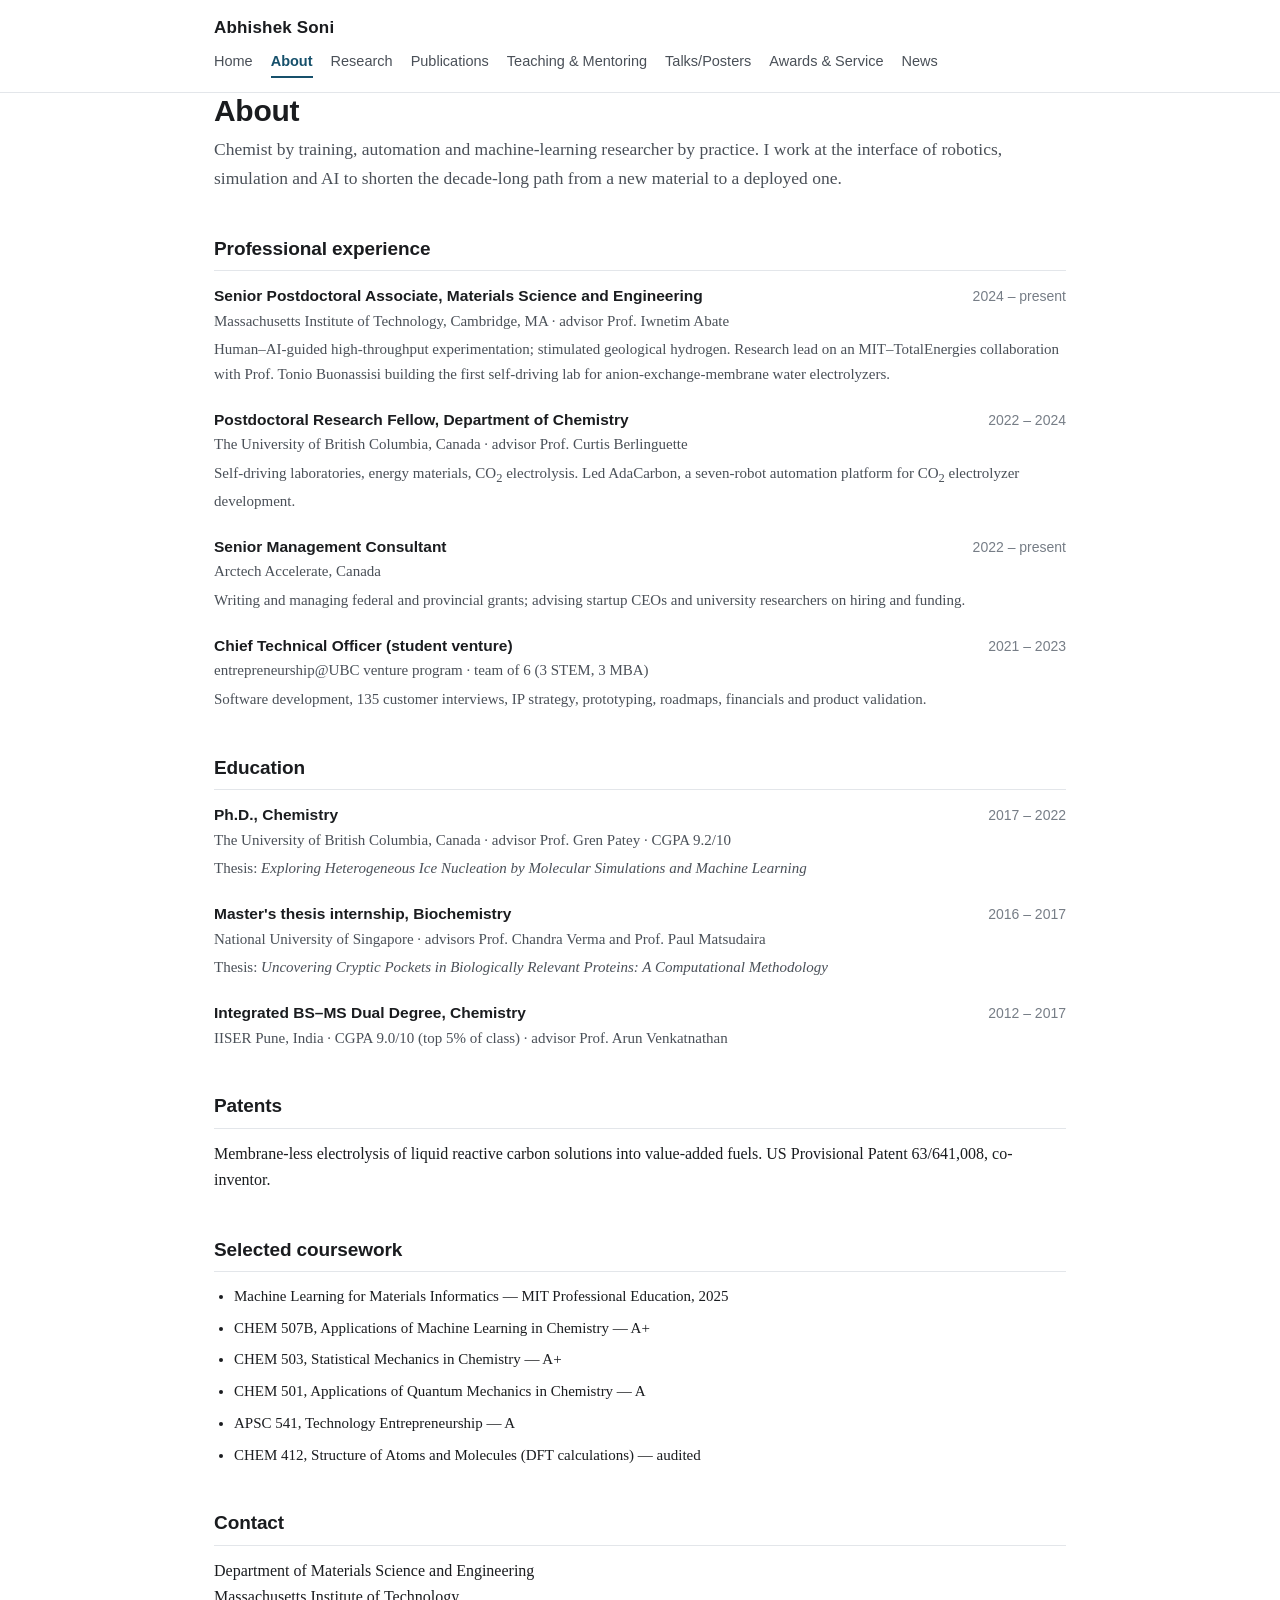
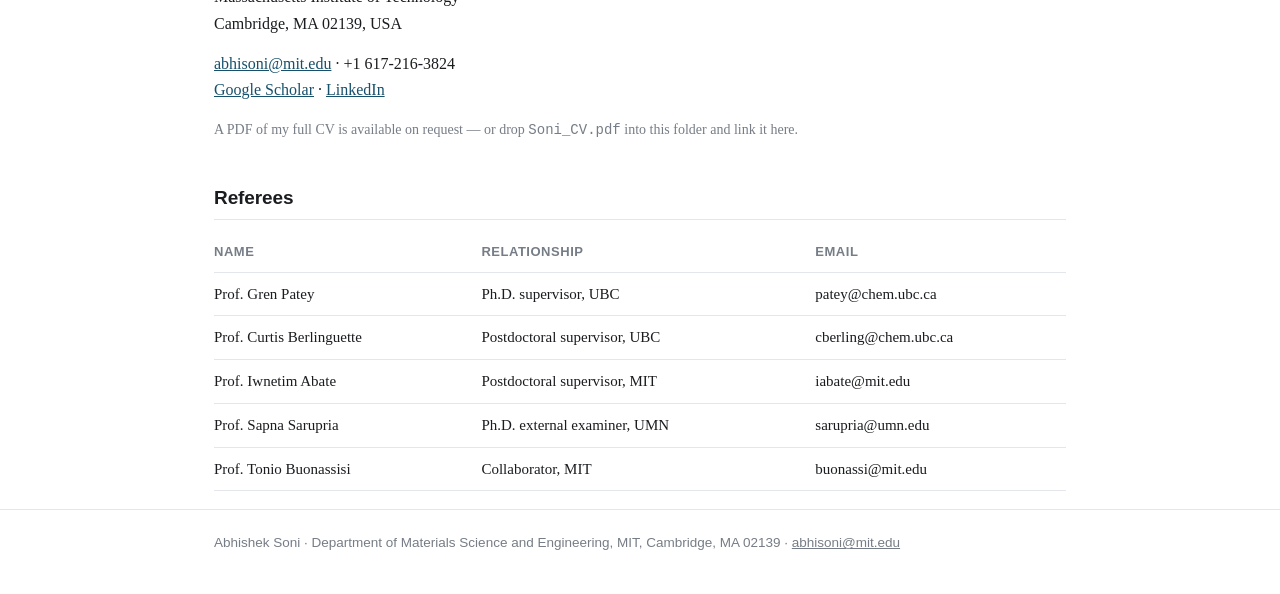
==== about.html @ 76eba2ed "Add personal academic website" ====
<!DOCTYPE html>
<html lang="en">
<head>
<meta charset="utf-8">
<meta name="viewport" content="width=device-width, initial-scale=1">
<title>About · Abhishek Soni</title>
<link rel="stylesheet" href="style.css">
</head>
<body>

<header class="site">
  <div class="bar">
    <a class="brand" href="index.html">Abhishek Soni</a>
    <nav class="main">
      <a href="index.html">Home</a>
      <a href="about.html" aria-current="page">About</a>
      <a href="research.html">Research</a>
      <a href="publications.html">Publications</a>
      <a href="teaching.html">Teaching &amp; Mentoring</a>
      <a href="talks.html">Talks/Posters</a>
      <a href="awards.html">Awards &amp; Service</a>
      <a href="news.html">News</a>
    </nav>
  </div>
</header>

<main class="wrap">

  <h1>About</h1>
  <p class="lede">Chemist by training, automation and machine-learning researcher by practice. I work at the interface of robotics, simulation and AI to shorten the decade-long path from a new material to a deployed one.</p>

  <h2>Professional experience</h2>

  <div class="entry">
    <div class="role"><span>Senior Postdoctoral Associate, Materials Science and Engineering</span><span class="when">2024 – present</span></div>
    <div class="where">Massachusetts Institute of Technology, Cambridge, MA · advisor Prof. Iwnetim Abate</div>
    <p class="detail">Human–AI-guided high-throughput experimentation; stimulated geological hydrogen. Research lead on an MIT–TotalEnergies collaboration with Prof. Tonio Buonassisi building the first self-driving lab for anion-exchange-membrane water electrolyzers.</p>
  </div>

  <div class="entry">
    <div class="role"><span>Postdoctoral Research Fellow, Department of Chemistry</span><span class="when">2022 – 2024</span></div>
    <div class="where">The University of British Columbia, Canada · advisor Prof. Curtis Berlinguette</div>
    <p class="detail">Self-driving laboratories, energy materials, CO<sub>2</sub> electrolysis. Led AdaCarbon, a seven-robot automation platform for CO<sub>2</sub> electrolyzer development.</p>
  </div>

  <div class="entry">
    <div class="role"><span>Senior Management Consultant</span><span class="when">2022 – present</span></div>
    <div class="where">Arctech Accelerate, Canada</div>
    <p class="detail">Writing and managing federal and provincial grants; advising startup CEOs and university researchers on hiring and funding.</p>
  </div>

  <div class="entry">
    <div class="role"><span>Chief Technical Officer (student venture)</span><span class="when">2021 – 2023</span></div>
    <div class="where">entrepreneurship@UBC venture program · team of 6 (3 STEM, 3 MBA)</div>
    <p class="detail">Software development, 135 customer interviews, IP strategy, prototyping, roadmaps, financials and product validation.</p>
  </div>

  <h2>Education</h2>

  <div class="entry">
    <div class="role"><span>Ph.D., Chemistry</span><span class="when">2017 – 2022</span></div>
    <div class="where">The University of British Columbia, Canada · advisor Prof. Gren Patey · CGPA 9.2/10</div>
    <p class="detail">Thesis: <em>Exploring Heterogeneous Ice Nucleation by Molecular Simulations and Machine Learning</em></p>
  </div>

  <div class="entry">
    <div class="role"><span>Master's thesis internship, Biochemistry</span><span class="when">2016 – 2017</span></div>
    <div class="where">National University of Singapore · advisors Prof. Chandra Verma and Prof. Paul Matsudaira</div>
    <p class="detail">Thesis: <em>Uncovering Cryptic Pockets in Biologically Relevant Proteins: A Computational Methodology</em></p>
  </div>

  <div class="entry">
    <div class="role"><span>Integrated BS–MS Dual Degree, Chemistry</span><span class="when">2012 – 2017</span></div>
    <div class="where">IISER Pune, India · CGPA 9.0/10 (top 5% of class) · advisor Prof. Arun Venkatnathan</div>
  </div>

  <h2>Patents</h2>
  <p>Membrane-less electrolysis of liquid reactive carbon solutions into value-added fuels. US Provisional Patent 63/641,008, co-inventor.</p>

  <h2>Selected coursework</h2>
  <ul class="plain">
    <li>Machine Learning for Materials Informatics — MIT Professional Education, 2025</li>
    <li>CHEM 507B, Applications of Machine Learning in Chemistry — A+</li>
    <li>CHEM 503, Statistical Mechanics in Chemistry — A+</li>
    <li>CHEM 501, Applications of Quantum Mechanics in Chemistry — A</li>
    <li>APSC 541, Technology Entrepreneurship — A</li>
    <li>CHEM 412, Structure of Atoms and Molecules (DFT calculations) — audited</li>
  </ul>

  <h2>Contact</h2>
  <p>
    Department of Materials Science and Engineering<br>
    Massachusetts Institute of Technology<br>
    Cambridge, MA 02139, USA
  </p>
  <p>
    <a href="mailto:abhisoni@mit.edu">abhisoni@mit.edu</a> · +1 617-216-3824<br>
    <a href="https://scholar.google.com/citations?user=KYDIUlgAAAAJ&amp;hl=en" target="_blank" rel="noopener">Google Scholar</a> ·
    <!-- Paste your LinkedIn URL below -->
    <a href="https://www.linkedin.com/in/" target="_blank" rel="noopener">LinkedIn</a>
  </p>
  <p class="small">A PDF of my full CV is available on request — or drop <code>Soni_CV.pdf</code> into this folder and link it here.</p>

  <h2>Referees</h2>
  <div class="tablewrap">
  <table>
    <tr><th>Name</th><th>Relationship</th><th>Email</th></tr>
    <tr><td>Prof. Gren Patey</td><td>Ph.D. supervisor, UBC</td><td>patey@chem.ubc.ca</td></tr>
    <tr><td>Prof. Curtis Berlinguette</td><td>Postdoctoral supervisor, UBC</td><td>cberling@chem.ubc.ca</td></tr>
    <tr><td>Prof. Iwnetim Abate</td><td>Postdoctoral supervisor, MIT</td><td>iabate@mit.edu</td></tr>
    <tr><td>Prof. Sapna Sarupria</td><td>Ph.D. external examiner, UMN</td><td>sarupria@umn.edu</td></tr>
    <tr><td>Prof. Tonio Buonassisi</td><td>Collaborator, MIT</td><td>buonassi@mit.edu</td></tr>
  </table>
  </div>

</main>

<footer class="site">
  <div class="wrap">
    Abhishek Soni · Department of Materials Science and Engineering, MIT, Cambridge, MA 02139 · <a href="mailto:abhisoni@mit.edu">abhisoni@mit.edu</a>
  </div>
</footer>

</body>
</html>
---- style.css ----
/* Abhishek Soni — academic site
   Edit colors here to restyle the whole site. */

:root {
  --ink: #1a1c1f;
  --ink-soft: #4a5058;
  --ink-faint: #767d86;
  --rule: #e3e6ea;
  --bg: #ffffff;
  --bg-soft: #f7f8fa;
  --accent: #16506b;        /* deep teal-blue */
  --accent-soft: #e8f0f4;
  --max: 900px;
}

* { box-sizing: border-box; }

html { -webkit-text-size-adjust: 100%; }

body {
  margin: 0;
  background: var(--bg);
  color: var(--ink);
  font: 16px/1.65 "Source Serif 4", Georgia, "Times New Roman", serif;
}

.wrap { max-width: var(--max); margin: 0 auto; padding: 0 24px; }

/* ---------- header / nav ---------- */

header.site {
  border-bottom: 1px solid var(--rule);
  background: var(--bg);
  position: sticky;
  top: 0;
  z-index: 20;
}

.bar {
  max-width: var(--max);
  margin: 0 auto;
  padding: 14px 24px;
  display: flex;
  flex-wrap: wrap;
  align-items: baseline;
  gap: 8px 22px;
}

.brand {
  font-family: -apple-system, BlinkMacSystemFont, "Segoe UI", Roboto, sans-serif;
  font-weight: 700;
  font-size: 17px;
  letter-spacing: .01em;
  color: var(--ink);
  text-decoration: none;
  margin-right: auto;
}

nav.main {
  display: flex;
  flex-wrap: wrap;
  gap: 4px 18px;
  font-family: -apple-system, BlinkMacSystemFont, "Segoe UI", Roboto, sans-serif;
  font-size: 14.5px;
}

nav.main a {
  color: var(--ink-soft);
  text-decoration: none;
  padding-bottom: 2px;
  border-bottom: 2px solid transparent;
}

nav.main a:hover { color: var(--accent); }

nav.main a[aria-current="page"] {
  color: var(--accent);
  border-bottom-color: var(--accent);
  font-weight: 600;
}

/* ---------- typography ---------- */

main { padding: 40px 0 72px; }

h1 {
  font-family: -apple-system, BlinkMacSystemFont, "Segoe UI", Roboto, sans-serif;
  font-size: 30px;
  line-height: 1.2;
  margin: 0 0 6px;
  letter-spacing: -.01em;
}

h2 {
  font-family: -apple-system, BlinkMacSystemFont, "Segoe UI", Roboto, sans-serif;
  font-size: 19px;
  margin: 40px 0 12px;
  padding-bottom: 6px;
  border-bottom: 1px solid var(--rule);
  letter-spacing: -.005em;
}

h3 {
  font-family: -apple-system, BlinkMacSystemFont, "Segoe UI", Roboto, sans-serif;
  font-size: 16px;
  margin: 26px 0 6px;
}

p { margin: 0 0 14px; }

a { color: var(--accent); }

.lede { font-size: 17.5px; color: var(--ink-soft); }

.sub {
  font-family: -apple-system, BlinkMacSystemFont, "Segoe UI", Roboto, sans-serif;
  font-size: 15px;
  color: var(--ink-faint);
  margin: 0 0 18px;
}

.small { font-size: 14px; color: var(--ink-faint); }

/* ---------- hero ---------- */

.hero {
  display: grid;
  grid-template-columns: 190px 1fr;
  gap: 32px;
  align-items: start;
  margin-bottom: 8px;
}

.portrait {
  width: 190px;
  aspect-ratio: 4 / 5;
  border-radius: 4px;
  background: var(--bg-soft);
  border: 1px dashed #c8ced6;
  display: flex;
  align-items: center;
  justify-content: center;
  text-align: center;
  padding: 12px;
  font-family: -apple-system, BlinkMacSystemFont, "Segoe UI", Roboto, sans-serif;
  font-size: 12px;
  color: var(--ink-faint);
  object-fit: cover;
}

.links {
  font-family: -apple-system, BlinkMacSystemFont, "Segoe UI", Roboto, sans-serif;
  font-size: 14.5px;
  display: flex;
  flex-wrap: wrap;
  gap: 6px 14px;
  margin-top: 14px;
}

/* ---------- entries ---------- */

.entry { margin: 0 0 20px; }

.entry .role {
  font-family: -apple-system, BlinkMacSystemFont, "Segoe UI", Roboto, sans-serif;
  font-weight: 600;
  font-size: 15.5px;
  display: flex;
  justify-content: space-between;
  gap: 16px;
  align-items: baseline;
}

.entry .when {
  font-weight: 400;
  font-size: 14px;
  color: var(--ink-faint);
  white-space: nowrap;
}

.entry .where { color: var(--ink-soft); font-size: 15px; }

.entry .detail { font-size: 15px; color: var(--ink-soft); margin: 4px 0 0; }

/* ---------- publications ---------- */

ol.pubs { padding-left: 0; list-style: none; counter-reset: none; margin: 0; }

ol.pubs li {
  display: grid;
  grid-template-columns: 34px 1fr;
  gap: 10px;
  padding: 11px 0;
  border-bottom: 1px solid var(--rule);
  font-size: 15px;
}

ol.pubs li .n {
  font-family: -apple-system, BlinkMacSystemFont, "Segoe UI", Roboto, sans-serif;
  font-size: 13px;
  color: var(--ink-faint);
  padding-top: 2px;
}

ol.pubs .venue { font-style: italic; }
ol.pubs .me { font-weight: 600; }

.tag {
  display: inline-block;
  font-family: -apple-system, BlinkMacSystemFont, "Segoe UI", Roboto, sans-serif;
  font-size: 11.5px;
  letter-spacing: .03em;
  text-transform: uppercase;
  background: var(--accent-soft);
  color: var(--accent);
  border-radius: 3px;
  padding: 1px 6px;
  margin-left: 4px;
  vertical-align: 1px;
}

/* ---------- highlight cards (home) ---------- */

.card {
  display: grid;
  grid-template-columns: 200px 1fr;
  gap: 22px;
  align-items: start;
  padding: 20px 0;
  border-bottom: 1px solid var(--rule);
}

.figure {
  width: 100%;
  aspect-ratio: 4 / 3;
  background: var(--bg-soft);
  border: 1px dashed #c8ced6;
  border-radius: 4px;
  display: flex;
  align-items: center;
  justify-content: center;
  text-align: center;
  padding: 10px;
  font-family: -apple-system, BlinkMacSystemFont, "Segoe UI", Roboto, sans-serif;
  font-size: 12px;
  color: var(--ink-faint);
  object-fit: cover;
}

.card h3 { margin-top: 0; }

/* ---------- lists ---------- */

ul.plain { padding-left: 20px; margin: 0 0 16px; }
ul.plain li { margin-bottom: 7px; font-size: 15px; }

/* ---------- tables ---------- */

.tablewrap { overflow-x: auto; }

table {
  border-collapse: collapse;
  width: 100%;
  font-size: 15px;
  margin-bottom: 18px;
}

th, td {
  text-align: left;
  padding: 9px 12px 9px 0;
  border-bottom: 1px solid var(--rule);
  vertical-align: top;
}

th {
  font-family: -apple-system, BlinkMacSystemFont, "Segoe UI", Roboto, sans-serif;
  font-size: 13px;
  text-transform: uppercase;
  letter-spacing: .04em;
  color: var(--ink-faint);
  font-weight: 600;
}

/* ---------- news ---------- */

.news-item {
  display: grid;
  grid-template-columns: 92px 1fr;
  gap: 16px;
  padding: 14px 0;
  border-bottom: 1px solid var(--rule);
}

.news-item .date {
  font-family: -apple-system, BlinkMacSystemFont, "Segoe UI", Roboto, sans-serif;
  font-size: 13px;
  color: var(--ink-faint);
  padding-top: 2px;
}

.news-item p { margin: 0; font-size: 15px; }

/* ---------- callout ---------- */

.callout {
  background: var(--bg-soft);
  border-left: 3px solid var(--accent);
  padding: 16px 18px;
  margin: 18px 0 24px;
  font-size: 15px;
}

.callout p:last-child { margin-bottom: 0; }

/* ---------- footer ---------- */

footer.site {
  border-top: 1px solid var(--rule);
  padding: 22px 0 40px;
  font-family: -apple-system, BlinkMacSystemFont, "Segoe UI", Roboto, sans-serif;
  font-size: 13.5px;
  color: var(--ink-faint);
}

footer.site a { color: var(--ink-faint); }

/* ---------- responsive ---------- */

@media (max-width: 700px) {
  .hero { grid-template-columns: 1fr; }
  .portrait { width: 150px; }
  .card { grid-template-columns: 1fr; }
  .figure { max-width: 260px; }
  .entry .role { flex-direction: column; gap: 0; }
  .news-item { grid-template-columns: 1fr; gap: 2px; }
  h1 { font-size: 26px; }
}
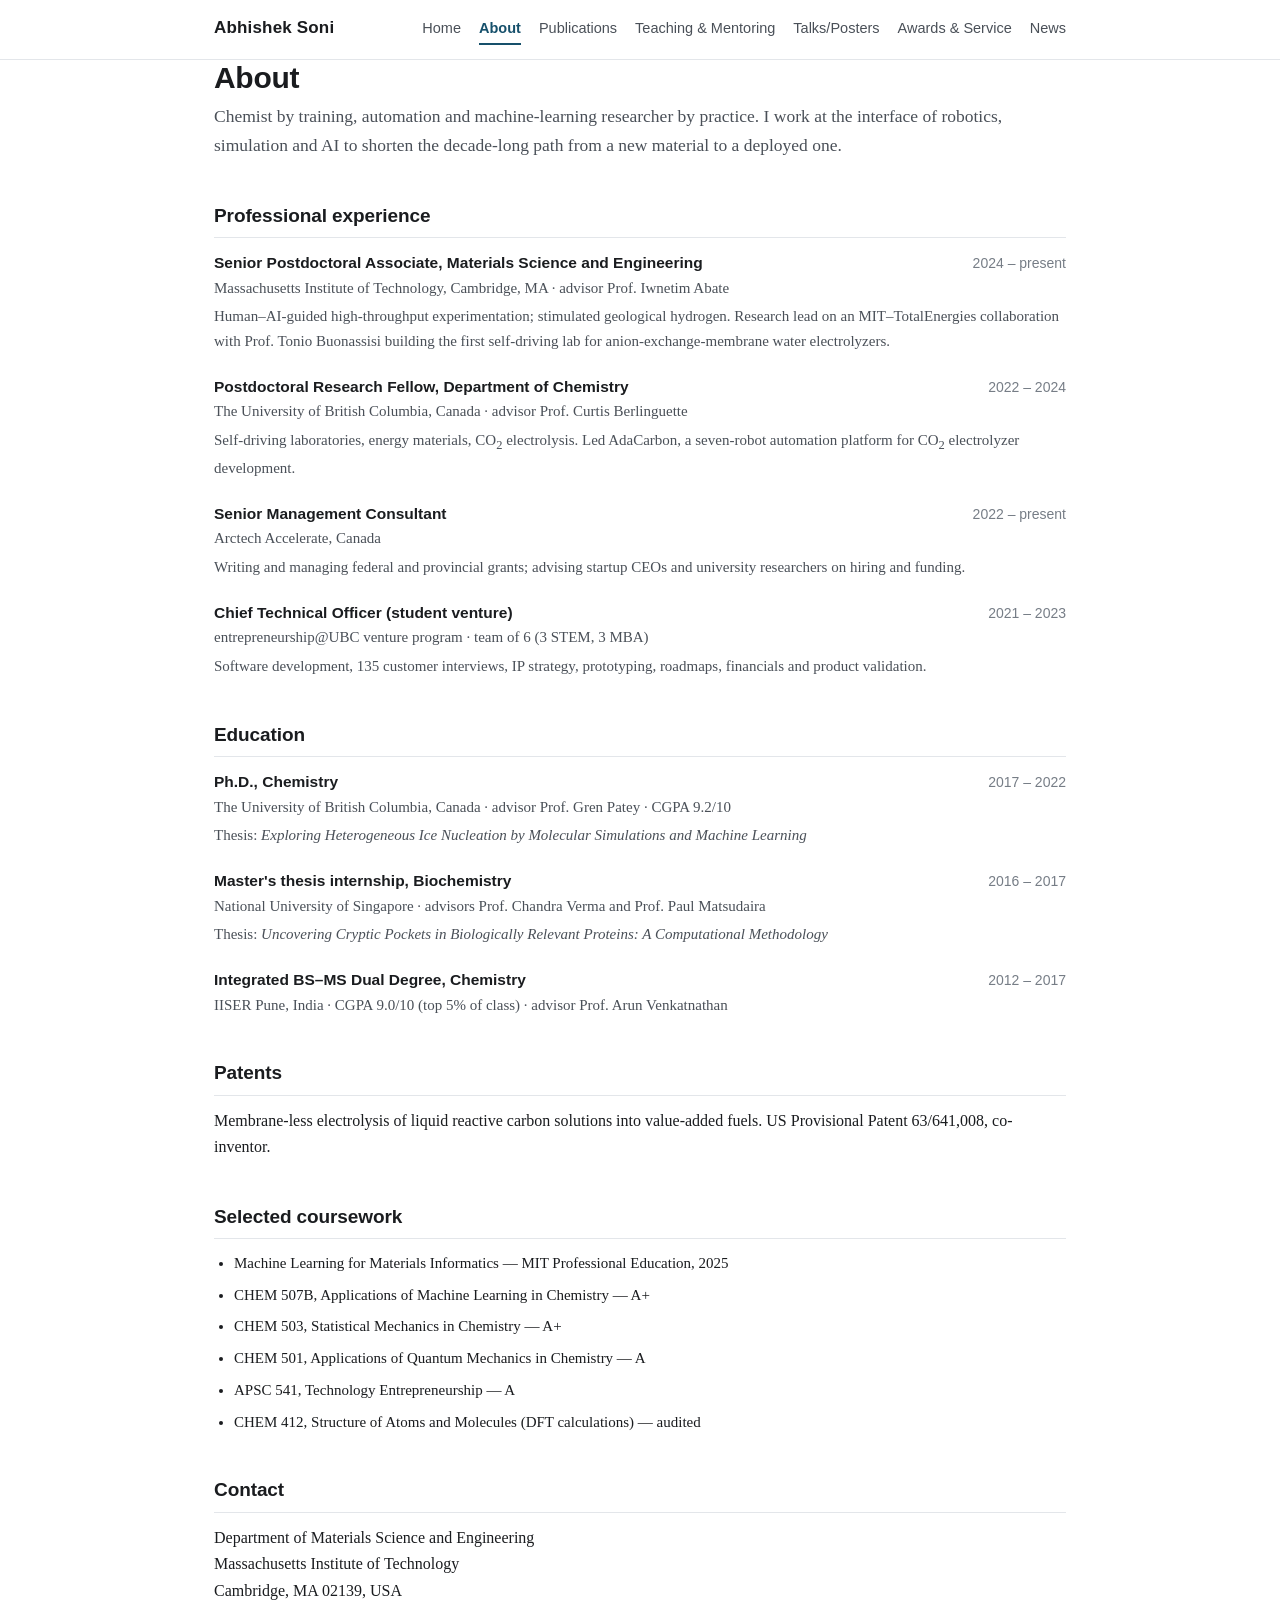
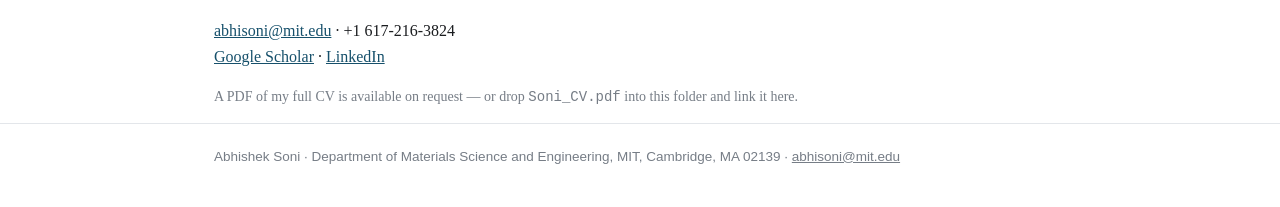
==== commit 3f90f94d: "Add headshot and geological hydrogen figure; remove Research page and referee details" ====
--- a/about.html
+++ b/about.html
@@ -14,7 +14,6 @@
     <nav class="main">
       <a href="index.html">Home</a>
       <a href="about.html" aria-current="page">About</a>
-      <a href="research.html">Research</a>
       <a href="publications.html">Publications</a>
       <a href="teaching.html">Teaching &amp; Mentoring</a>
       <a href="talks.html">Talks/Posters</a>
@@ -101,18 +100,6 @@
   </p>
   <p class="small">A PDF of my full CV is available on request — or drop <code>Soni_CV.pdf</code> into this folder and link it here.</p>
 
-  <h2>Referees</h2>
-  <div class="tablewrap">
-  <table>
-    <tr><th>Name</th><th>Relationship</th><th>Email</th></tr>
-    <tr><td>Prof. Gren Patey</td><td>Ph.D. supervisor, UBC</td><td>patey@chem.ubc.ca</td></tr>
-    <tr><td>Prof. Curtis Berlinguette</td><td>Postdoctoral supervisor, UBC</td><td>cberling@chem.ubc.ca</td></tr>
-    <tr><td>Prof. Iwnetim Abate</td><td>Postdoctoral supervisor, MIT</td><td>iabate@mit.edu</td></tr>
-    <tr><td>Prof. Sapna Sarupria</td><td>Ph.D. external examiner, UMN</td><td>sarupria@umn.edu</td></tr>
-    <tr><td>Prof. Tonio Buonassisi</td><td>Collaborator, MIT</td><td>buonassi@mit.edu</td></tr>
-  </table>
-  </div>
-
 </main>
 
 <footer class="site">
--- a/style.css
+++ b/style.css
@@ -133,7 +133,7 @@
 
 .portrait {
   width: 190px;
-  aspect-ratio: 4 / 5;
+  aspect-ratio: 1 / 1;
   border-radius: 4px;
   background: var(--bg-soft);
   border: 1px dashed #c8ced6;
@@ -230,6 +230,8 @@
   border-bottom: 1px solid var(--rule);
 }
 
+.card.nofig { grid-template-columns: 1fr; }
+
 .figure {
   width: 100%;
   aspect-ratio: 4 / 3;
@@ -245,6 +247,18 @@
   font-size: 12px;
   color: var(--ink-faint);
   object-fit: cover;
+}
+
+/* Real images: no dashed placeholder chrome, and show the whole figure. */
+img.portrait { border: none; background: none; object-fit: cover; }
+
+img.figure {
+  border: 1px solid var(--rule);
+  background: #fff;
+  aspect-ratio: auto;
+  height: auto;
+  object-fit: contain;
+  display: block;
 }
 
 .card h3 { margin-top: 0; }
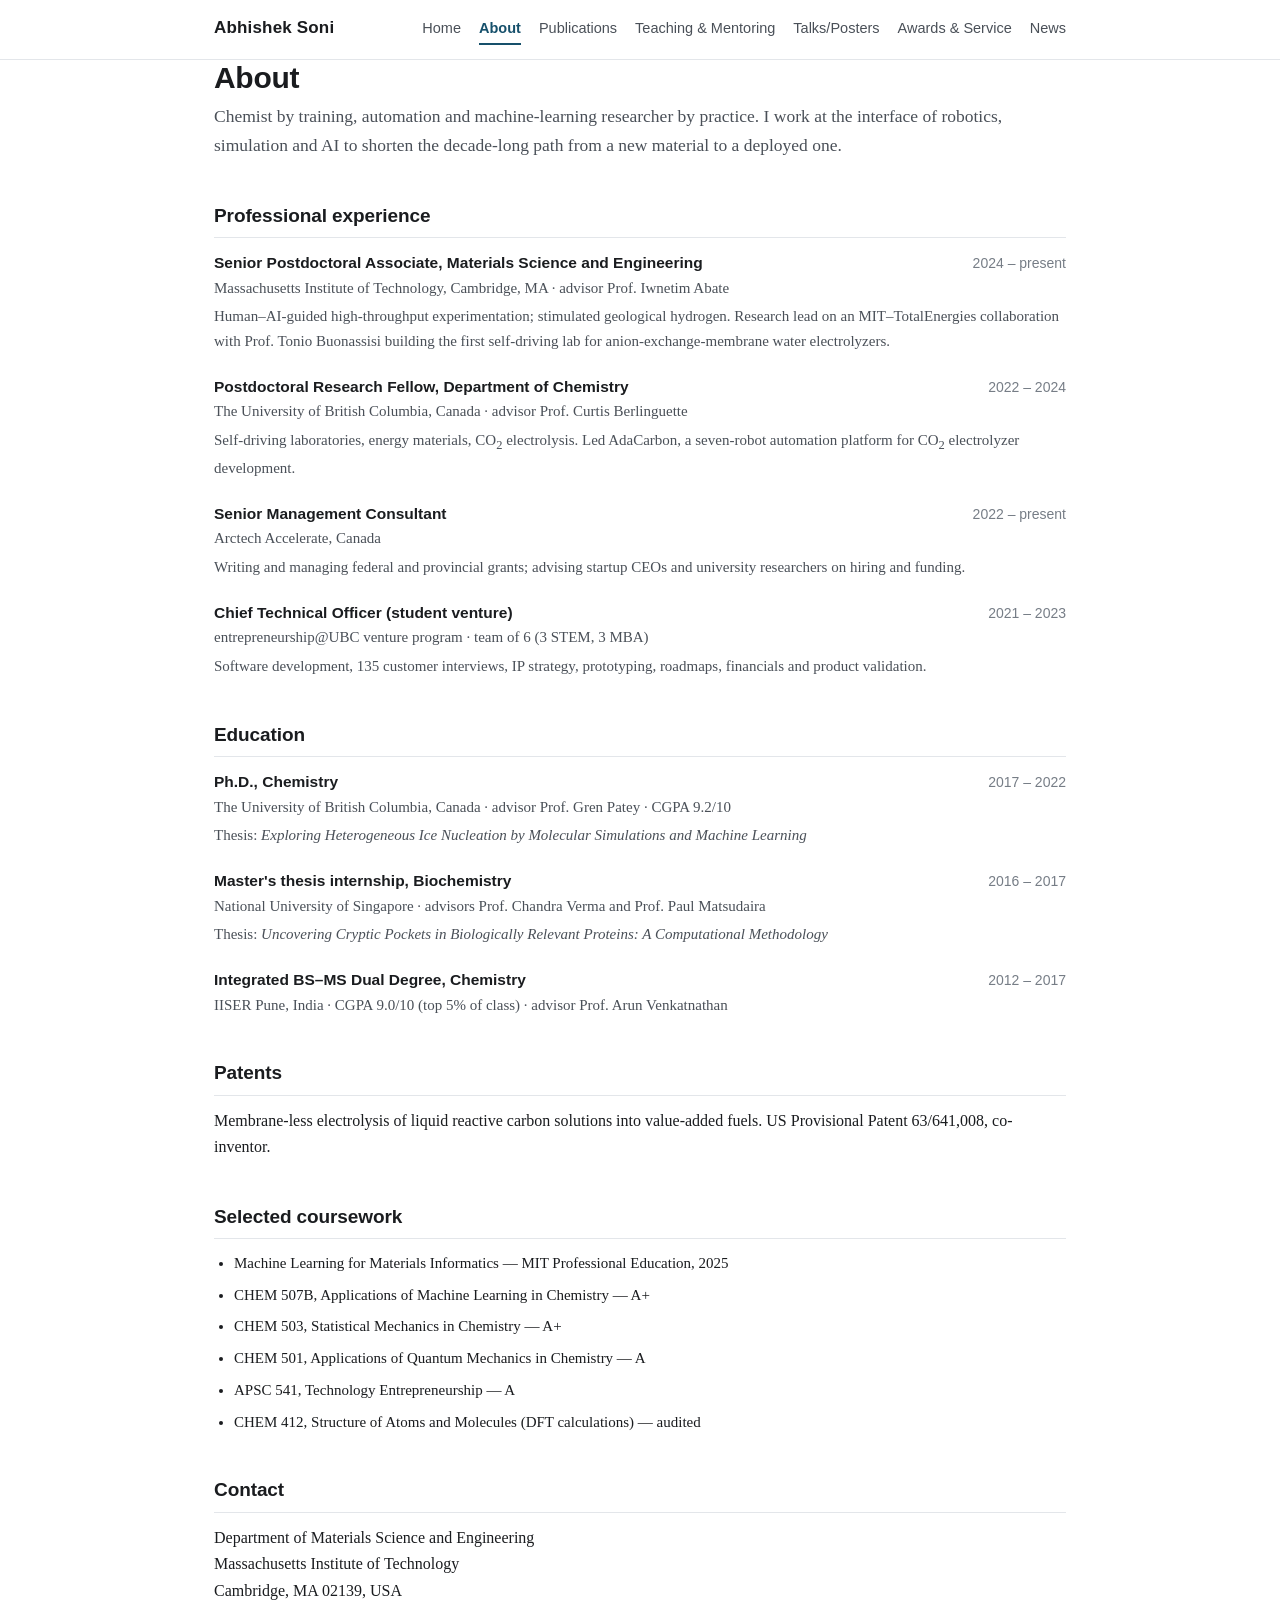
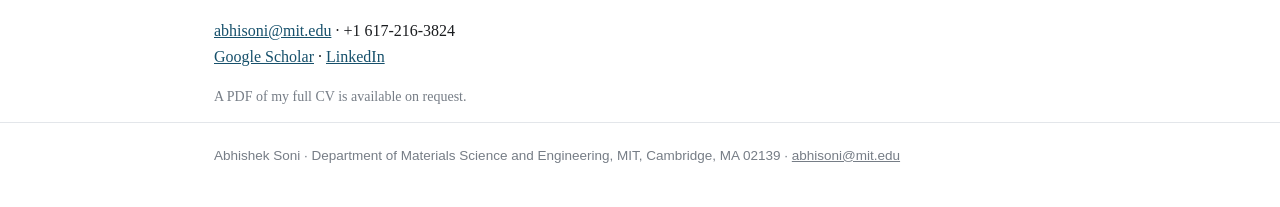
==== commit 17aeb9e8: "Remove editing note from About page" ====
--- a/about.html
+++ b/about.html
@@ -98,7 +98,9 @@
     <!-- Paste your LinkedIn URL below -->
     <a href="https://www.linkedin.com/in/" target="_blank" rel="noopener">LinkedIn</a>
   </p>
-  <p class="small">A PDF of my full CV is available on request — or drop <code>Soni_CV.pdf</code> into this folder and link it here.</p>
+  <p class="small">A PDF of my full CV is available on request.</p>
+  <!-- To link the CV instead: copy Soni_CV.pdf into this folder and replace the line above with
+       <p class="small"><a href="Soni_CV.pdf">Download my CV (PDF)</a></p> -->
 
 </main>
 
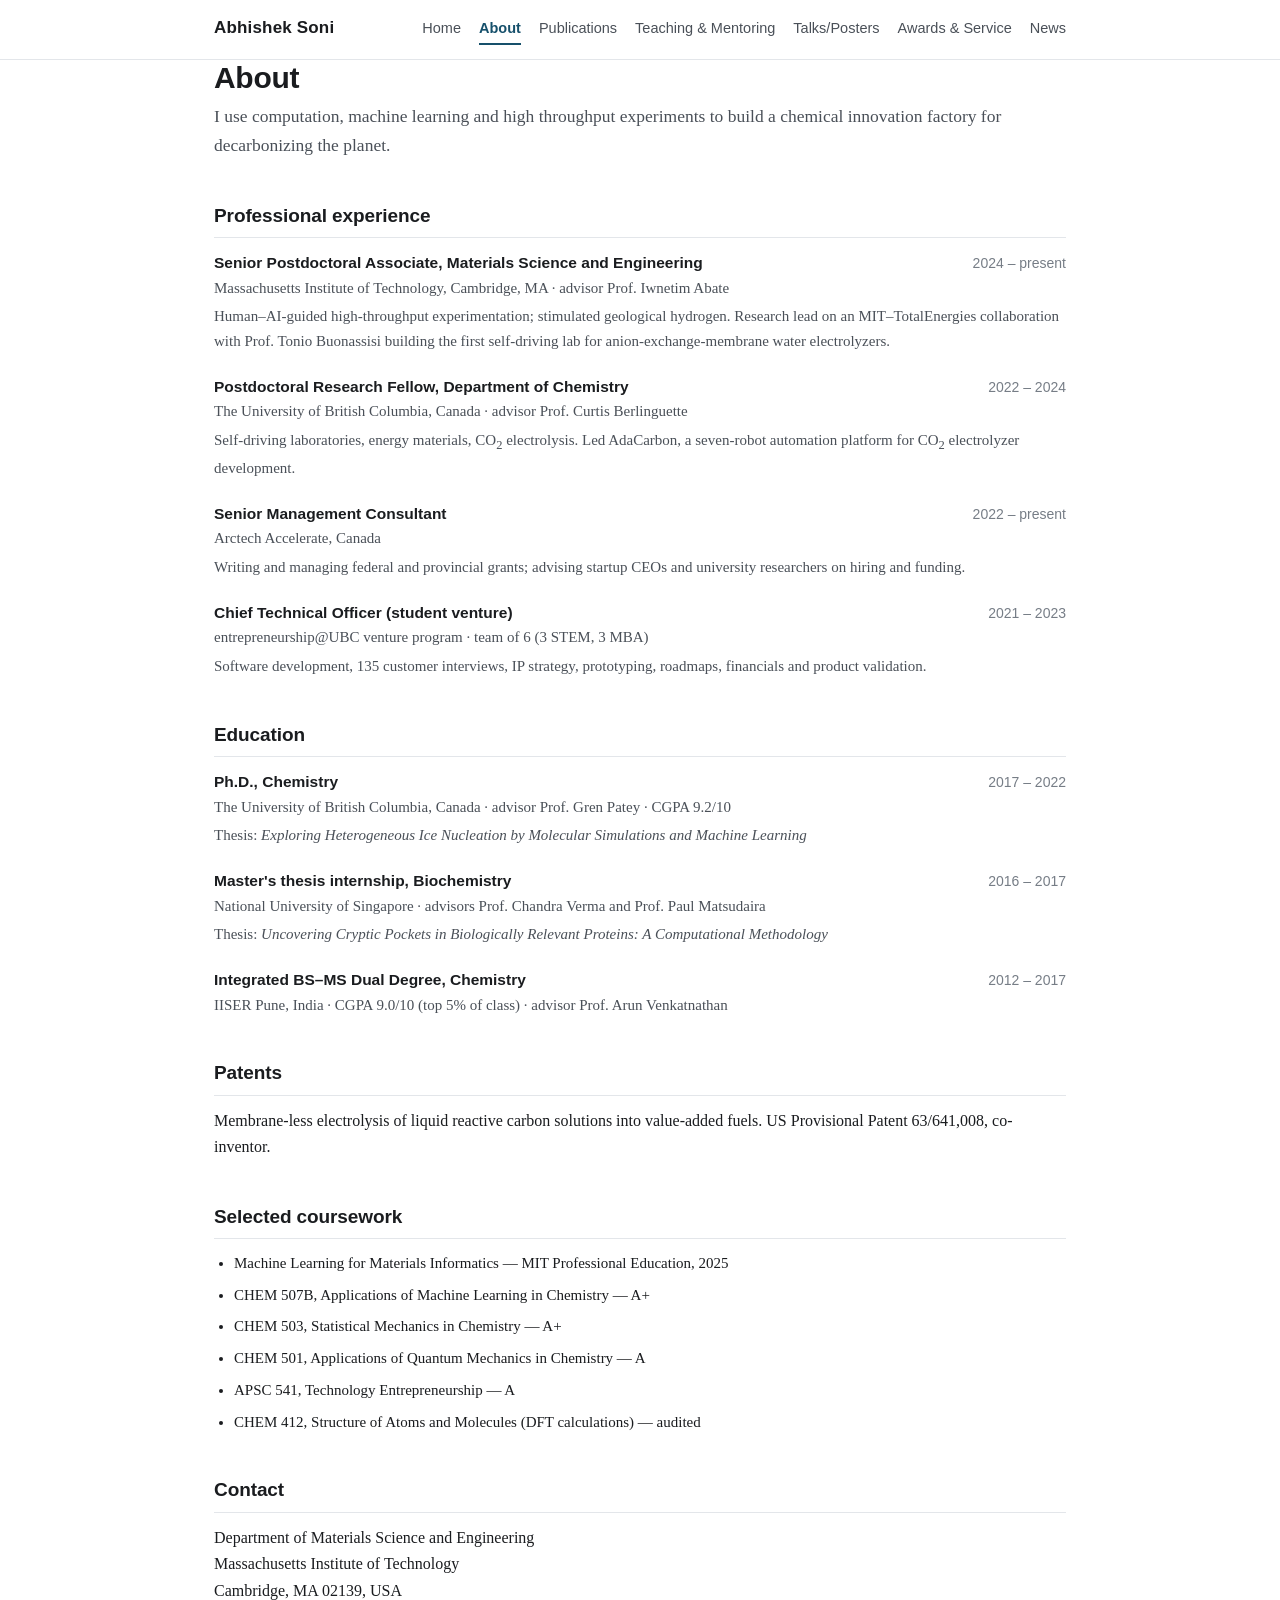
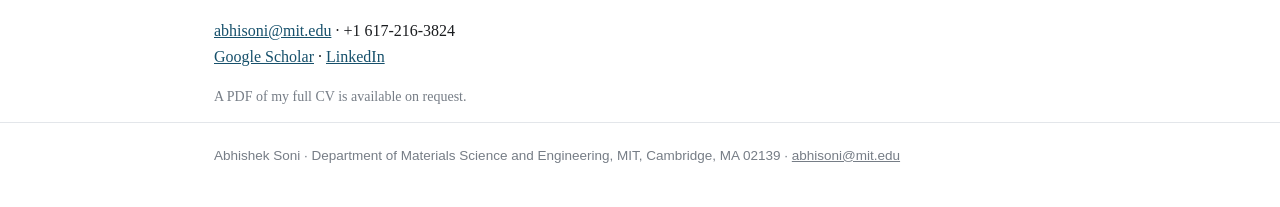
==== commit 4e73ea01: "Move tagline from Home to About opener" ====
--- a/about.html
+++ b/about.html
@@ -26,7 +26,7 @@
 <main class="wrap">
 
   <h1>About</h1>
-  <p class="lede">Chemist by training, automation and machine-learning researcher by practice. I work at the interface of robotics, simulation and AI to shorten the decade-long path from a new material to a deployed one.</p>
+  <p class="lede">I use computation, machine learning and high throughput experiments to build a chemical innovation factory for decarbonizing the planet.</p>
 
   <h2>Professional experience</h2>
 
@@ -102,6 +102,7 @@
   <!-- To link the CV instead: copy Soni_CV.pdf into this folder and replace the line above with
        <p class="small"><a href="Soni_CV.pdf">Download my CV (PDF)</a></p> -->
 
+
 </main>
 
 <footer class="site">
